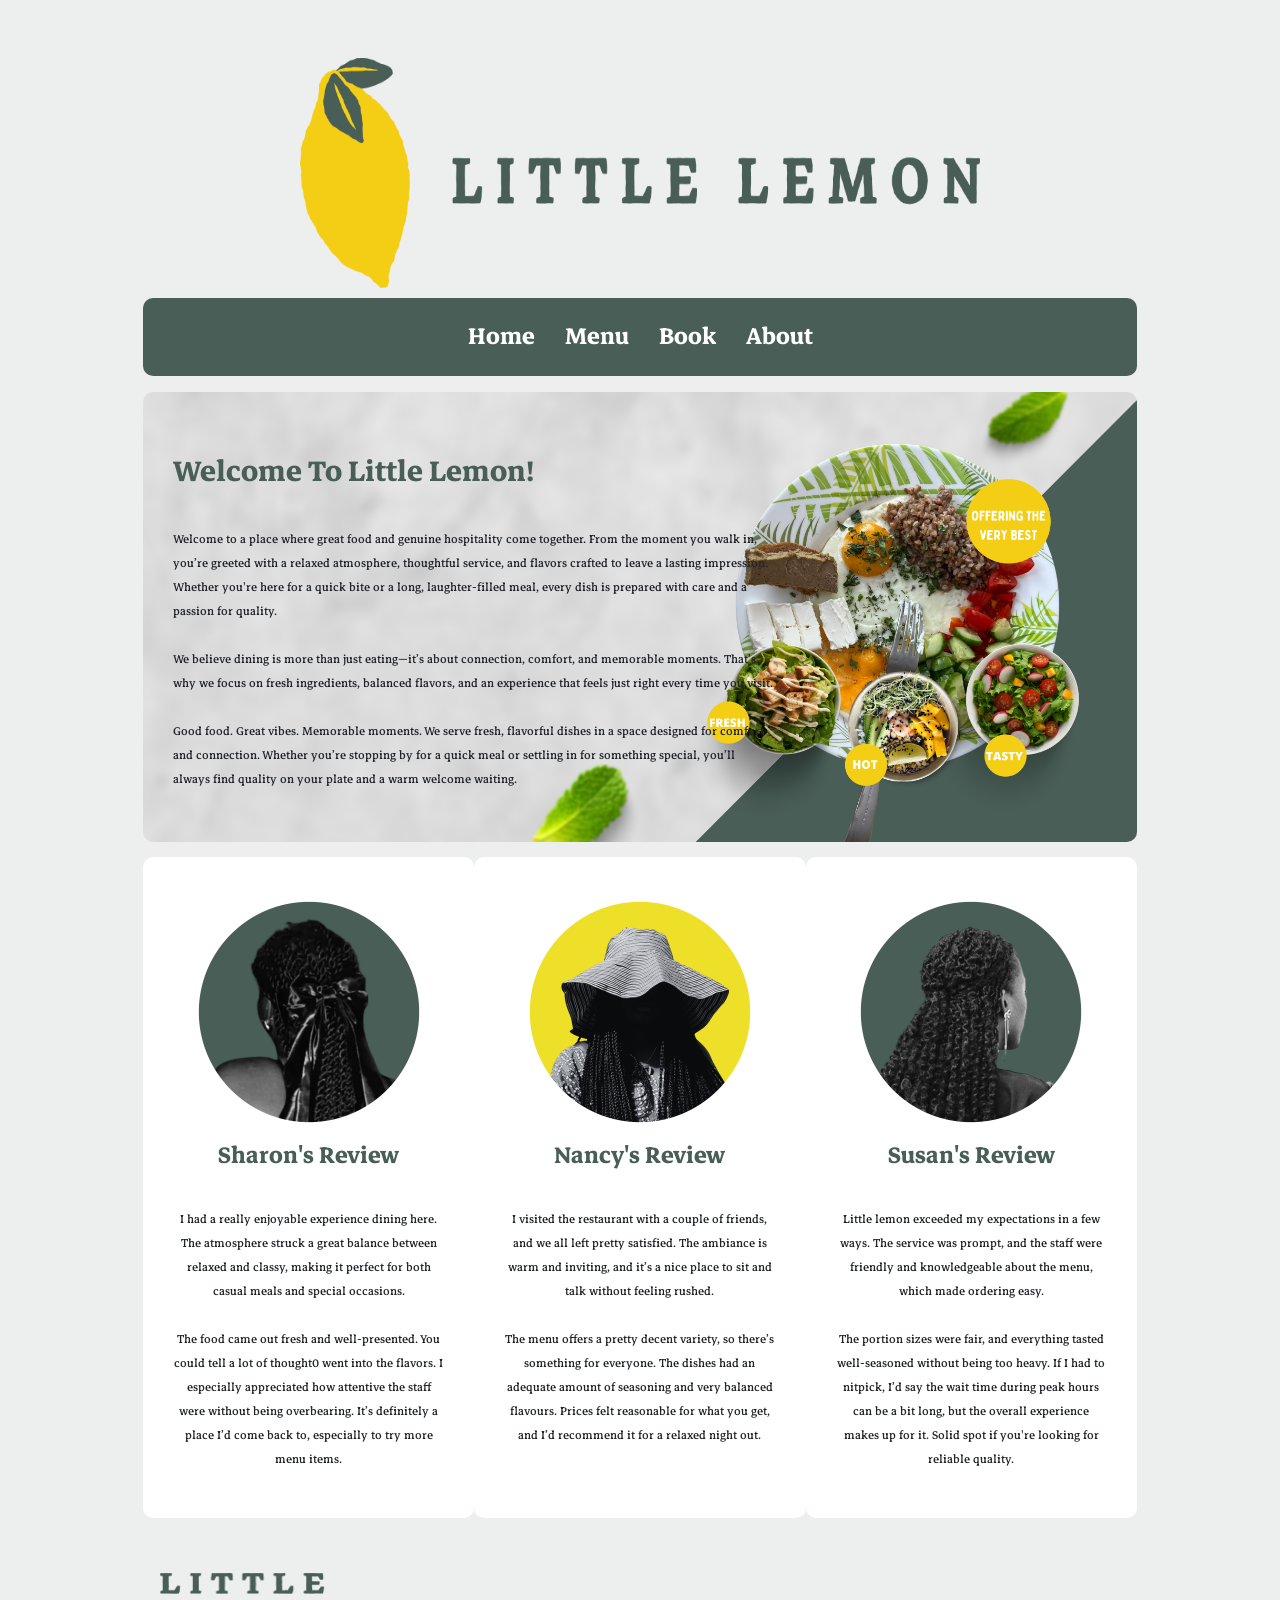
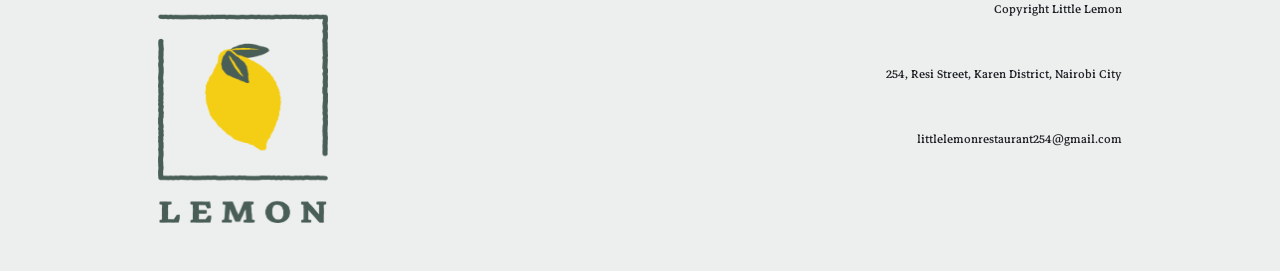
==== index.html @ ef4258d9 "Angy Kairu 20260427 current changes commit" ====
<!-- BEG ANGY KAIRU 2026 META FULL STACK DEVELOPER (HTML & CSS IN DEPTH) : PORTFOLIO PROJECT-->
 
<!DOCTYPE html>
<html lang="en">
    <head>
        <meta charset="utf-8">
        <meta name="viewport" content="width=device-width, initial-scale=1.0">

        <title>Little Lemon</title>
        <meta name="description" content="A family-owned Mediterranean restaurant based in Chicago, Illinois">
        <meta name="author" content="Little Lemon Restaurant">

        <link rel="preconnect" href="https://fonts.googleapis.com">
        <link rel="preconnect" href="https://fonts.gstatic.com" crossorigin>
        
        <link href="https://fonts.googleapis.com/css2?family=Markazi+Text&display=swap" rel="stylesheet">
        
        <link href="https://cdn.jsdelivr.net/npm/bootstrap@5.1.3/dist/css/bootstrap.min.css" rel="stylesheet">
        <link rel="stylesheet" href="css/styles.css">
    </head>

    <body>
        <script src="https://cdn.jsdelivr.net/npm/bootstrap@5.1.3/dist/js/bootstrap.bundle.min.js"></script>
        <header>
            <img src="logo.png" width="700px" height="250px">
        </header>

        <nav>
            <ul>
                <li><a href="index.html">Home</a></li>
                <li><a href="menu.html">Menu</a></li>
                <li><a href="book.html">Book</a></li>
                <li><a href="about.html">About</a></li>
            </ul>
        </nav>

        <main>
            <section class="banner">
                <article>
                    <h1> Welcome To Little Lemon!</h1>
                    <p> 
                        Welcome to a place where great food and genuine hospitality come together. From the moment you walk in, you’re greeted with a relaxed atmosphere, thoughtful service, and flavors crafted to leave a lasting impression. Whether you're here for a quick bite or a long, laughter-filled meal, every dish is prepared with care and a passion for quality. <br> <br> We believe dining is more than just eating—it’s about connection, comfort, and memorable moments. That’s why we focus on fresh ingredients, balanced flavors, and an experience that feels just right every time you visit.
                        <br><br>Good food. Great vibes. Memorable moments. We serve fresh, flavorful dishes in a space designed for comfort and connection. Whether you’re stopping by for a quick meal or settling in for something special, you’ll always find quality on your plate and a warm welcome waiting.
                    </p>
                </article>
            </section>

            <section class="reviews">
                <article>
                    <img src="sharon_dp.png" width="250px" height="250px">
                    <h2> Sharon's Review</h2>
                    <p> 
                        I had a really enjoyable experience dining here. The atmosphere struck a great balance between relaxed and classy, making it perfect for both casual meals and special occasions.<br><br>The food came out fresh and well-presented. You could tell a lot of thought0 went into the flavors. I especially appreciated how attentive the staff were without being overbearing. It’s definitely a place I’d come back to, especially to try more menu items.
                    </p>
                </article>

                 <article>
                    <img src="nancy_dp.png" width="250px" height="250px">
                    <h2> Nancy's Review</h2>
                    <p> 
                        I visited the restaurant with a couple of friends, and we all left pretty satisfied. The ambiance is warm and inviting, and it’s a nice place to sit and talk without feeling rushed.<br><br>The menu offers a pretty decent variety, so there’s something for everyone. The dishes had an adequate amount of seasoning and very balanced flavours. Prices felt reasonable for what you get, and I’d recommend it for a relaxed night out.
                    </p>
                </article>

                <article>
                    <img src="susan_dp.png" width="250px" height="250px">
                    <h2> Susan's Review</h2>
                    <p> 
                        Little lemon exceeded my expectations in a few ways. The service was prompt, and the staff were friendly and knowledgeable about the menu, which made ordering easy.<br><br>The portion sizes were fair, and everything tasted well-seasoned without being too heavy. If I had to nitpick, I’d say the wait time during peak hours can be a bit long, but the overall experience makes up for it. Solid spot if you're looking for reliable quality.
                    </p>
                </article>
            </section>
        </main>

        <footer>
            <div>
                <img src="logo_footer.png" width="170px" height="250px">
            </div>

            <div>
                <p>Copyright Little Lemon</p>
                <p>254, Resi Street, Karen District, Nairobi City </p>
                <p>littlelemonrestaurant254@gmail.com</p>
            </div>
        </footer>
    </body>
</html>

<!-- END ANGY KAIRU 2026 META FULL STACK DEVELOPER (HTML & CSS IN DEPTH) : PORTFOLIO PROJECT-->
---- css/styles.css ----
header > img {
    display: block;
    margin-left: auto;
    margin-right: auto;
    padding: 10px;
}

body {
    background-color: #EDEFEE;
    font-family: 'Markazi Text', serif;
    margin-top: 3rem;
    margin-bottom: 3rem;
    margin-left: 10%;
    margin-right: 10%;
}

nav {
    background-color: #495e57;
    border-radius: 10px;
    margin-left: 15px;
    margin-right: 15px;
}

nav a {
    text-decoration: none;
    font-weight: bold;
    color: white;
}

nav ul {
    list-style: none;
    display: flex;
    justify-content: center;
    gap: 30px;
    padding: 15px;
    font-size: 2rem;
}

nav li {
   display: inline-block; 
}

h1{
    color: #495e57;
    font-size: 2.5rem;
    font-weight: bold;
}

h2{
    color: #495e57;
    font-size: 2rem;
    font-weight: bold;
}

section {
    display: flex;
    margin: 15px;
}

article {
    flex: 1;
    padding: 30px;
    border-radius: 10px;
}

.reviews article {
    background-color: white;
    text-align: center;
}


.banner{
    background-image: url("../images/banner.png");
    background-size: cover;
    background-position: center;
    border-radius: 10px;
    height: 450px;
}

.banner h1, p{
    max-width: 600px;
    padding-top: 25px;
}

.menu{
    padding: 15px;
}

.new {
    color: blue;
    font-weight: bold;
}

.feast {
    color: #830c4f;
    font-weight: bold;
}

.offer {
    color: orangered;
    font-weight: bold;
}

.discount {
    color: #0097b2;
    font-weight: bold;
}

.feature {
    background-color: #e7e9e8;
}

.custom-blue {
    background-color: turquoise;
    color: #fff;
}

.custom-orange {
    background-color: orange;
    color: #fff;
}

.custom-pink {
    background-color: pink;
    color: #fff;
}

footer {
    display: flex;
    padding-left: 30px;
    padding-right: 30px;
    padding-top: 40px;
}

footer div{
    flex: 1;
}

footer div > p{
    text-align: right;
}
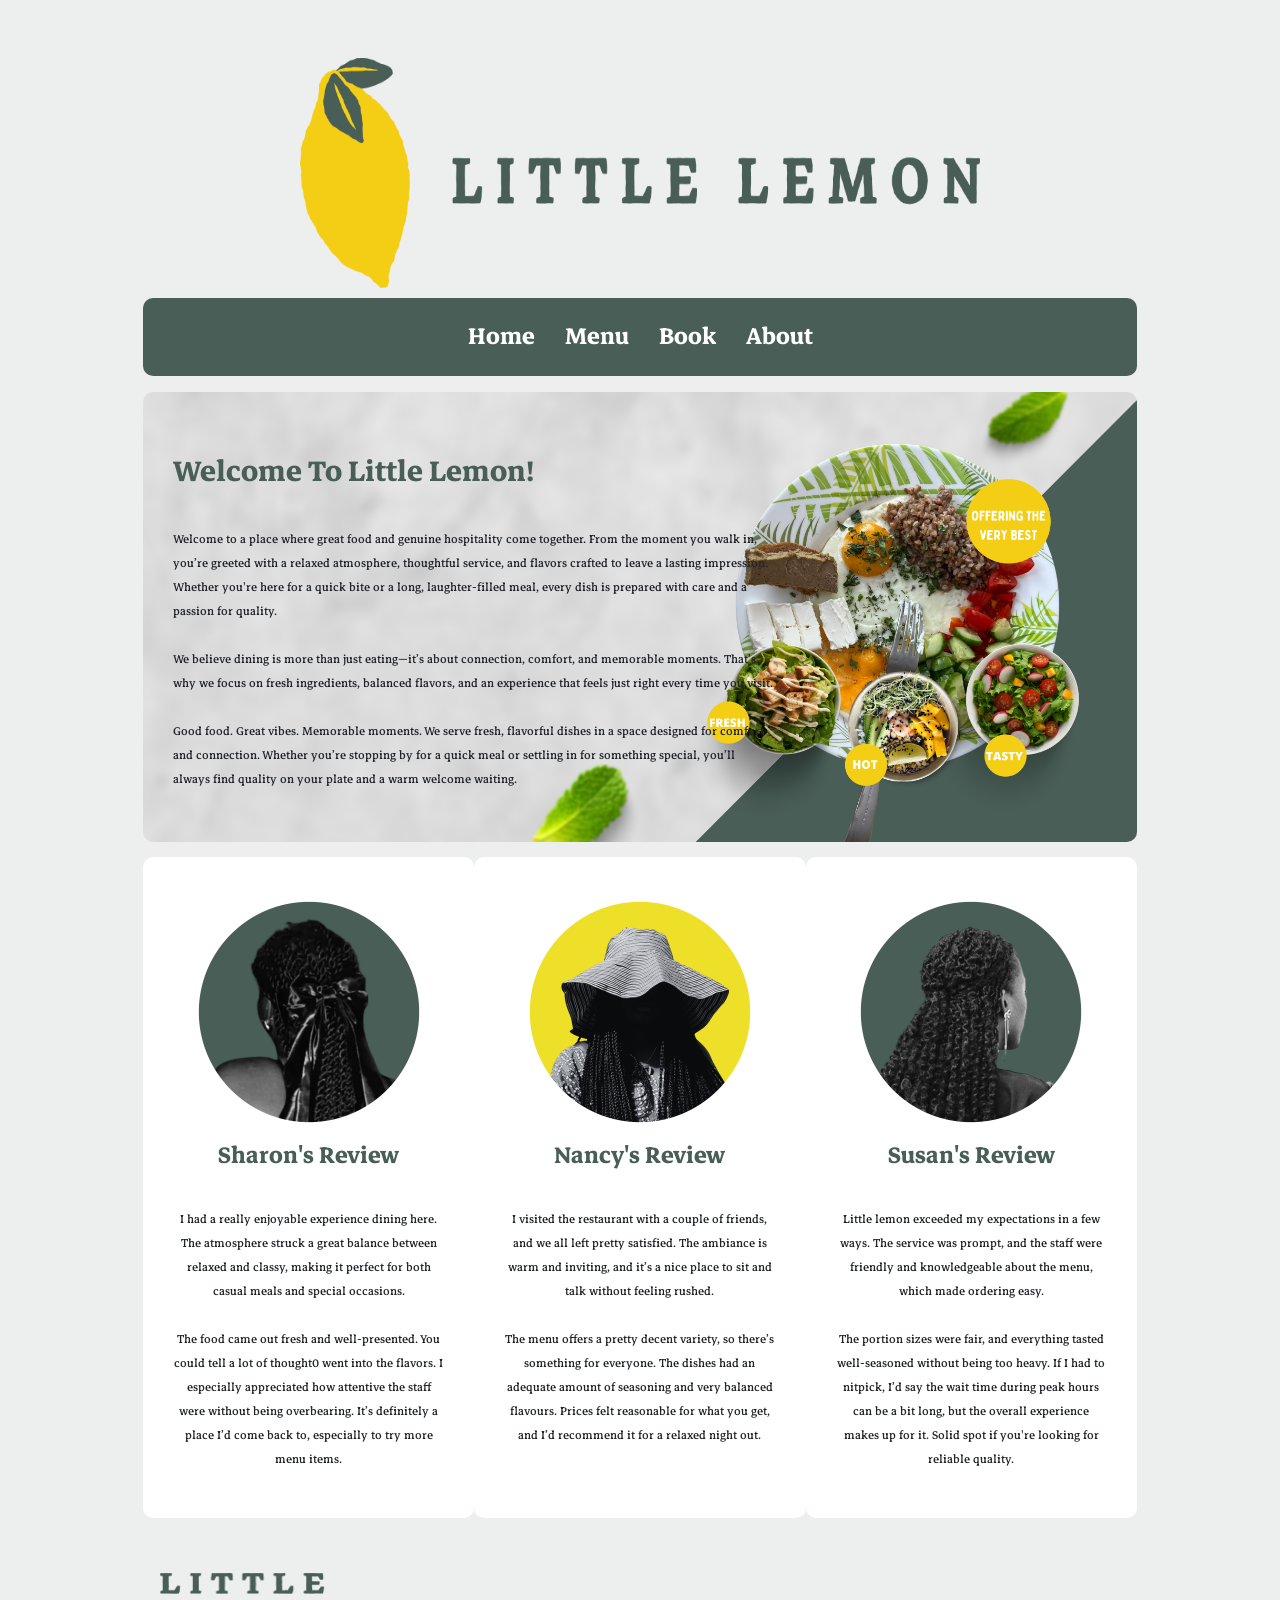
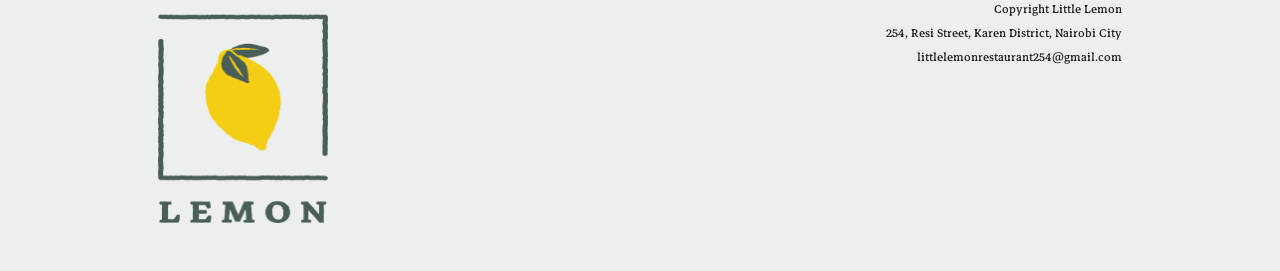
==== commit 3ff19391: "Revising project files" ====
--- a/index.html
+++ b/index.html
@@ -78,9 +78,10 @@
             </div>
 
             <div>
-                <p>Copyright Little Lemon</p>
-                <p>254, Resi Street, Karen District, Nairobi City </p>
-                <p>littlelemonrestaurant254@gmail.com</p>
+                <p>Copyright Little Lemon
+                    <br>254, Resi Street, Karen District, Nairobi City
+                    <br>littlelemonrestaurant254@gmail.com
+                </p>
             </div>
         </footer>
     </body>
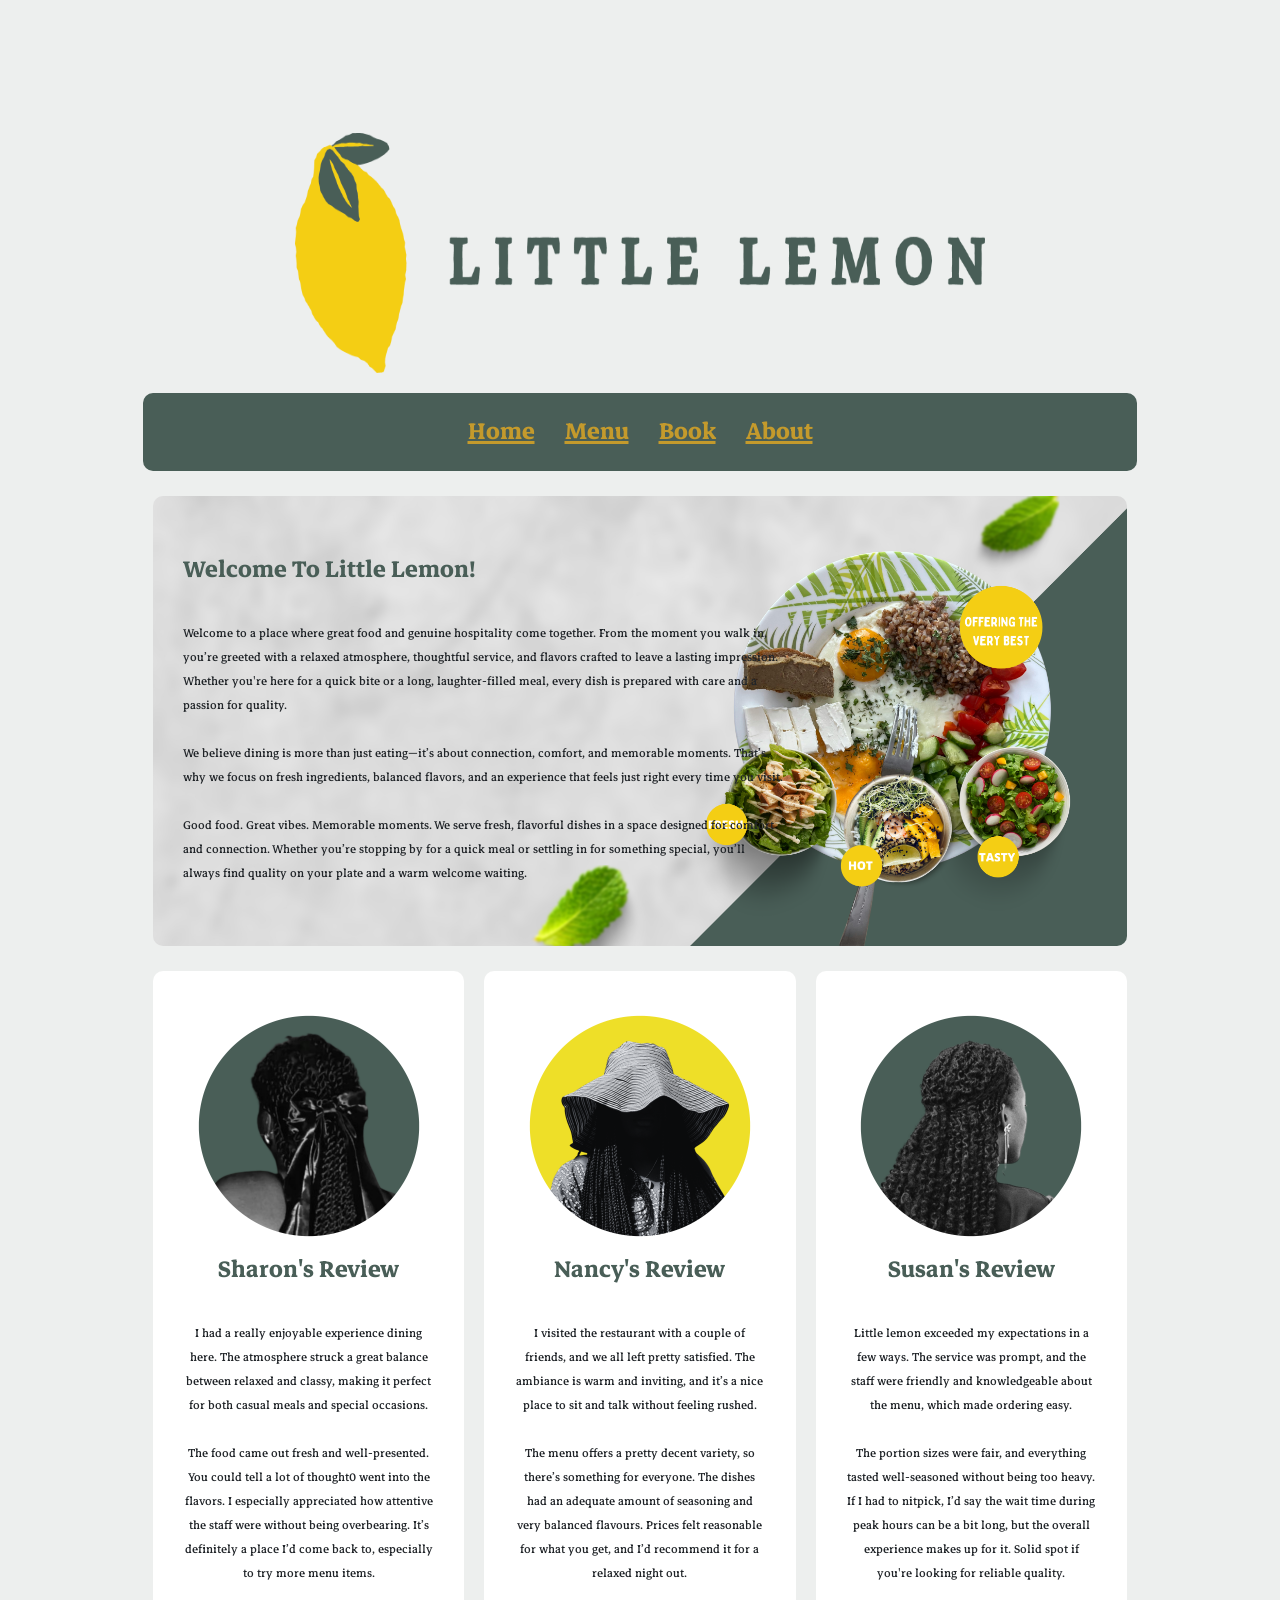
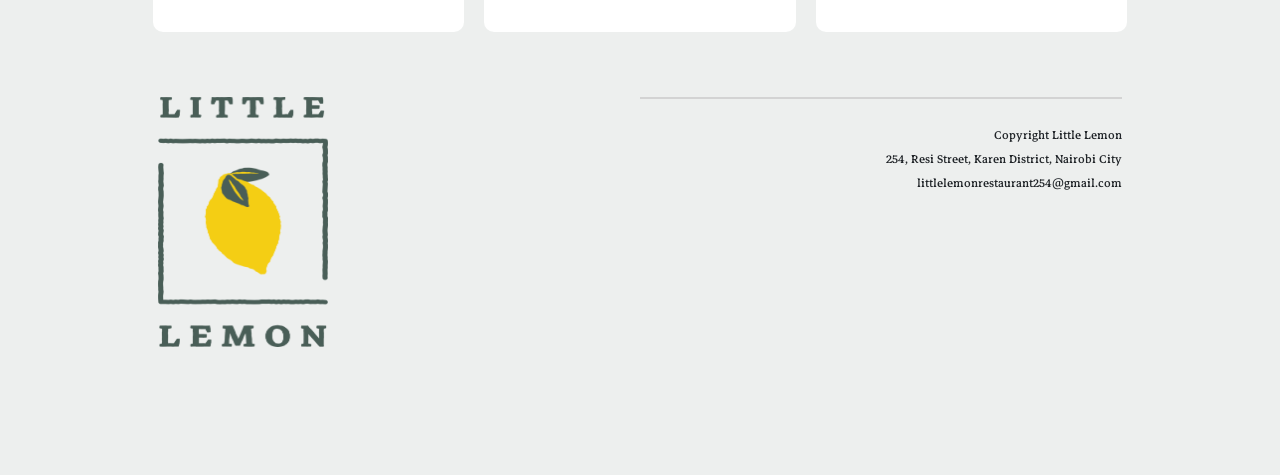
==== commit a4f53fef: "Angy Kairu 20260501 - All my changes for portfolio lab" ====
--- a/index.html
+++ b/index.html
@@ -22,7 +22,7 @@
     <body>
         <script src="https://cdn.jsdelivr.net/npm/bootstrap@5.1.3/dist/js/bootstrap.bundle.min.js"></script>
         <header>
-            <img src="logo.png" width="700px" height="250px">
+            <img src="images/logo.png" width="700px" height="250px">
         </header>
 
         <nav>
@@ -47,7 +47,7 @@
 
             <section class="reviews">
                 <article>
-                    <img src="sharon_dp.png" width="250px" height="250px">
+                    <img src="images/sharon_dp.png" width="250px" height="250px">
                     <h2> Sharon's Review</h2>
                     <p> 
                         I had a really enjoyable experience dining here. The atmosphere struck a great balance between relaxed and classy, making it perfect for both casual meals and special occasions.<br><br>The food came out fresh and well-presented. You could tell a lot of thought0 went into the flavors. I especially appreciated how attentive the staff were without being overbearing. It’s definitely a place I’d come back to, especially to try more menu items.
@@ -55,7 +55,7 @@
                 </article>
 
                  <article>
-                    <img src="nancy_dp.png" width="250px" height="250px">
+                    <img src="images/nancy_dp.png" width="250px" height="250px">
                     <h2> Nancy's Review</h2>
                     <p> 
                         I visited the restaurant with a couple of friends, and we all left pretty satisfied. The ambiance is warm and inviting, and it’s a nice place to sit and talk without feeling rushed.<br><br>The menu offers a pretty decent variety, so there’s something for everyone. The dishes had an adequate amount of seasoning and very balanced flavours. Prices felt reasonable for what you get, and I’d recommend it for a relaxed night out.
@@ -63,7 +63,7 @@
                 </article>
 
                 <article>
-                    <img src="susan_dp.png" width="250px" height="250px">
+                    <img src="images/susan_dp.png" width="250px" height="250px">
                     <h2> Susan's Review</h2>
                     <p> 
                         Little lemon exceeded my expectations in a few ways. The service was prompt, and the staff were friendly and knowledgeable about the menu, which made ordering easy.<br><br>The portion sizes were fair, and everything tasted well-seasoned without being too heavy. If I had to nitpick, I’d say the wait time during peak hours can be a bit long, but the overall experience makes up for it. Solid spot if you're looking for reliable quality.
@@ -74,7 +74,7 @@
 
         <footer>
             <div>
-                <img src="logo_footer.png" width="170px" height="250px">
+                <img src="images/logo_footer.png" width="170px" height="250px">
             </div>
 
             <div>
--- a/css/styles.css
+++ b/css/styles.css
@@ -2,33 +2,31 @@
     display: block;
     margin-left: auto;
     margin-right: auto;
-    padding: 10px;
+    padding: 5px;
 }
 
 body {
     background-color: #EDEFEE;
     font-family: 'Markazi Text', serif;
-    margin-top: 3rem;
-    margin-bottom: 3rem;
-    margin-left: 10%;
-    margin-right: 10%;
+    margin: 10%;
 }
 
 nav {
     background-color: #495e57;
     border-radius: 10px;
-    margin-left: 15px;
-    margin-right: 15px;
+    margin: 15px;
 }
 
 nav a {
-    text-decoration: none;
-    font-weight: bold;
-    color: white;
+    font-weight: bold;
+    color: #c49a2c
+}
+
+nav a:hover {
+    color: gold;
 }
 
 nav ul {
-    list-style: none;
     display: flex;
     justify-content: center;
     gap: 30px;
@@ -40,13 +38,7 @@
    display: inline-block; 
 }
 
-h1{
-    color: #495e57;
-    font-size: 2.5rem;
-    font-weight: bold;
-}
-
-h2{
+h1, h2{
     color: #495e57;
     font-size: 2rem;
     font-weight: bold;
@@ -54,7 +46,8 @@
 
 section {
     display: flex;
-    margin: 15px;
+    margin: 25px;
+    gap: 20px;
 }
 
 article {
@@ -62,12 +55,6 @@
     padding: 30px;
     border-radius: 10px;
 }
-
-.reviews article {
-    background-color: white;
-    text-align: center;
-}
-
 
 .banner{
     background-image: url("../images/banner.png");
@@ -75,6 +62,8 @@
     background-position: center;
     border-radius: 10px;
     height: 450px;
+
+    transition: background-size 0.5s ease;
 }
 
 .banner h1, p{
@@ -82,47 +71,145 @@
     padding-top: 25px;
 }
 
+.banner:hover{
+    background-size: 110%;
+    letter-spacing: 0.5px;
+}
+
+.reviews article {
+    background-color: white;
+    text-align: center;
+    transition: transform 0.3s ease, box-shadow 0.3s ease;
+}
+
+.reviews article:hover {
+    transform: translateY(-10px);
+    box-shadow: 0 20px 20px #f0e9c7;
+}
+
 .menu{
     padding: 15px;
 }
 
-.new {
-    color: blue;
-    font-weight: bold;
-}
-
-.feast {
-    color: #830c4f;
-    font-weight: bold;
-}
-
-.offer {
-    color: orangered;
-    font-weight: bold;
-}
-
-.discount {
-    color: #0097b2;
-    font-weight: bold;
+.col-12.col-lg-6{
+    margin-bottom: 30px;
+}
+
+.menu-feature {
+    background-color: white;
+    text-align: center;
+    border-radius: 10px;
+    height: 480px;
+}
+
+.menu-feature img {
+    width: 100%;
+    height: 300px;
+    display: block;
+    border-radius: 20px;
+}
+
+.feature-tag-g {
+    color: #495e57;
+    font-weight: bold;
+    font-style: italic;
+    text-decoration: underline;  
+}
+
+.feature-tag-bg{
+    color: goldenrod;
+    font-weight: bold;
+    font-style: italic;
+    text-decoration: underline;  
+}
+
+.feature-body{
+    padding: 10px;
+}
+
+.feature-body h2{
+    margin: 0px;
 }
 
 .feature {
     background-color: #e7e9e8;
 }
 
-.custom-blue {
-    background-color: turquoise;
+.custom-g {
+    background-color: gold;
     color: #fff;
 }
 
-.custom-orange {
-    background-color: orange;
-    color: #fff;
-}
-
-.custom-pink {
-    background-color: pink;
-    color: #fff;
+.custom-bg {
+    background-color: darkslategrey;
+    color: #EDEFEE;
+}
+
+.alert-info {
+    background-color: gold;
+    color: white;
+    border: 1px solid #EDEFEE;
+    font-weight: bold;
+    letter-spacing: 1.5px;
+}
+
+.button_com {
+    display: block;
+    margin-left: auto;
+    margin-right: 20px;
+    background-color: #495e57;
+    border-color: #EDEFEE;;
+    border-radius: 10px;
+    color: white;
+    max-width: 600px;
+    padding: 15px;
+    font-weight: bold;
+}
+
+.button_com:hover {
+    background-color: gray;
+    border-color: #EDEFEE;;
+}
+
+.button_com:active {
+    background-color: goldenrod;
+    border-color: #EDEFEE;;
+}
+
+.reserve {
+    margin: 20px;
+}
+
+.forms {
+    display: flex;
+    gap: 30px;
+}
+
+.form-section {
+    flex: 1;
+    background-color: white;
+    padding: 25px;
+    border-radius: 10px;
+}
+
+.form-section h2 {
+    margin-bottom: 25px;
+    border-bottom: 2px solid #e7e9e8;
+}
+
+.form-section input {
+    display: block;
+    width: 550px;
+    padding: 15px;
+    border: 1px solid #cccccc;
+    border-radius: 10px;
+    font-size: 1.2rem;
+    margin-bottom: 10px;
+}
+
+.about article {
+    background-color: white;
+    text-align: center;
 }
 
 footer {
@@ -138,4 +225,5 @@
 
 footer div > p{
     text-align: right;
+    border-top: 2px solid lightgray;
 }
